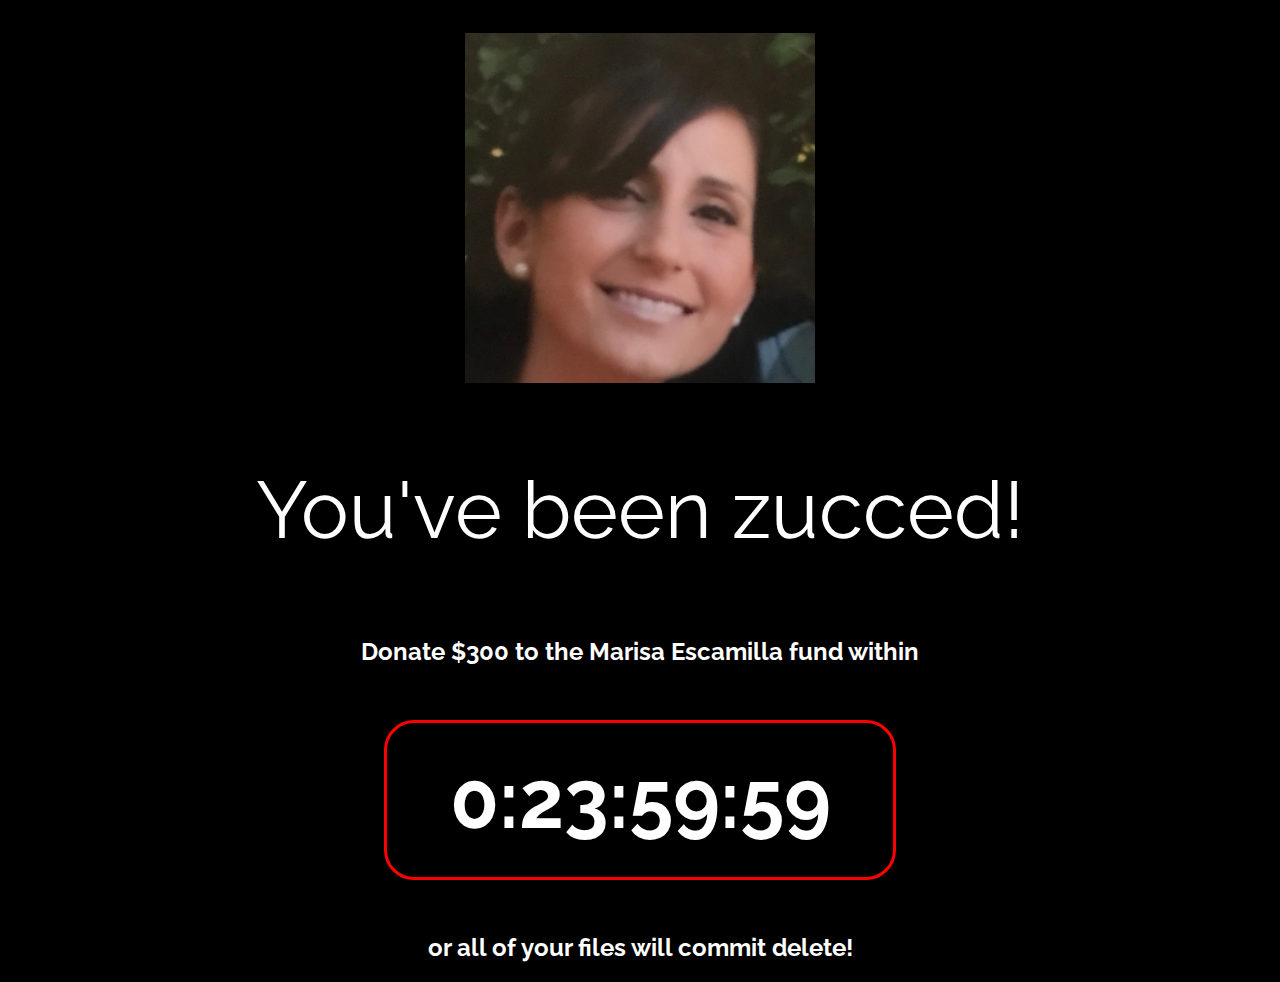
==== wanateach/index.html @ fec871e2 "Upload WanaTeach ransomware" ====
<html>
   <head>
      <link rel="stylesheet" href="main.css">
      <script src="main.js"></script>
      <title>WanaTeach Decrypt0r</title>
   </head>
   <body onkeydown="lkey(event)">
      <center>
         <img src="images/toohighres4me.jpg" id="logo" class="logo">
         <br>
         <p class="alert" id="alert">You've been zucced!</h2>
         <br>
         <h2 class="info" id="subtext">Donate $300 to the Marisa Escamilla fund within</h2>
         <h1 class="header" id="header"></h1>
         <h2 class="info" id="info"></h2>
      </center>
   </body>
</html>
---- wanateach/main.css ----
@import url('https://fonts.googleapis.com/css?family=Raleway');

body {
   font-family: 'Raleway', sans-serif;
   background-color: black;
   cursor: none;
   overflow: hidden;
}

.logo {
   width: 350px;
   height: 350px;
   margin-top: 25px;
}

.header {
   font-size: 80px;
   color: white;
   border-radius: 30px;
   border: 3px solid red;
   width: 40%;
   padding-top: 30px;
   padding-bottom: 30px;
}

.info {
   color: white;
}

.alert {
   font-size: 80px;
   color: white;
}

.subl {
   float: left;
   font-size: 40px;
   color: white;
}

.subr {
   float: right;
   font-size: 40px;
   color: white;
}

@keyframes fadein {
   from {
      opacity: 0;
   }
   to {
      opacity: 1;
   }
}

@keyframes fadeout {
   from {
      opacity: 0;
   }
   to {
      opacity: 1;
   }
}
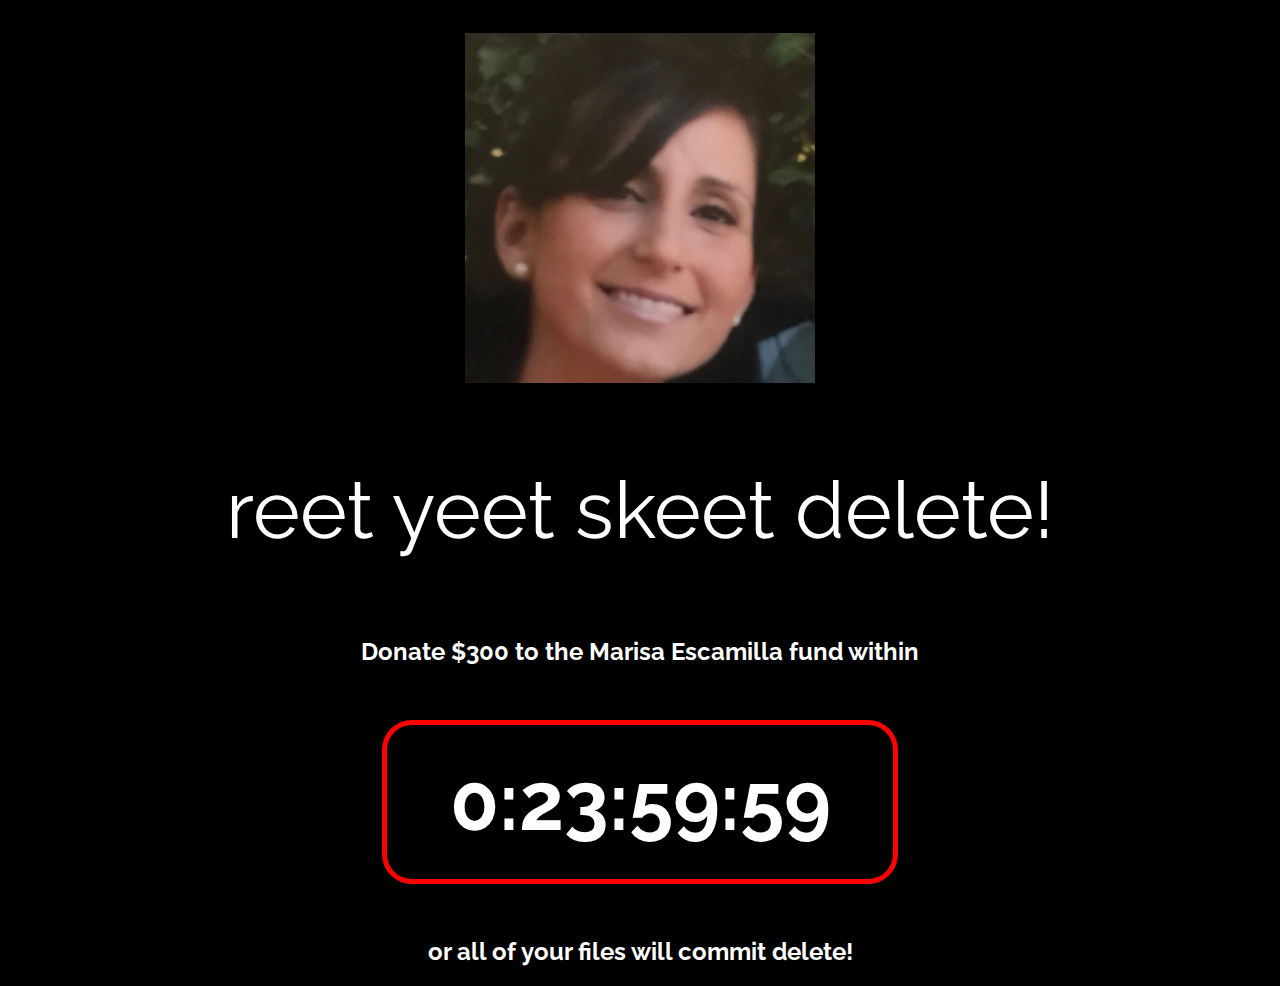
==== commit a8e4a351: "Add files via upload" ====
--- a/wanateach/index.html
+++ b/wanateach/index.html
@@ -8,7 +8,7 @@
       <center>
          <img src="images/toohighres4me.jpg" id="logo" class="logo">
          <br>
-         <p class="alert" id="alert">You've been zucced!</h2>
+         <p class="alert" id="alert">reet yeet skeet delete!</h2>
          <br>
          <h2 class="info" id="subtext">Donate $300 to the Marisa Escamilla fund within</h2>
          <h1 class="header" id="header"></h1>
--- a/wanateach/main.css
+++ b/wanateach/main.css
@@ -10,14 +10,14 @@
 .logo {
    width: 350px;
    height: 350px;
-   margin-top: 25px;
+   margin-top: 2%;
 }
 
 .header {
    font-size: 80px;
    color: white;
    border-radius: 30px;
-   border: 3px solid red;
+   border: 5px solid red;
    width: 40%;
    padding-top: 30px;
    padding-bottom: 30px;
